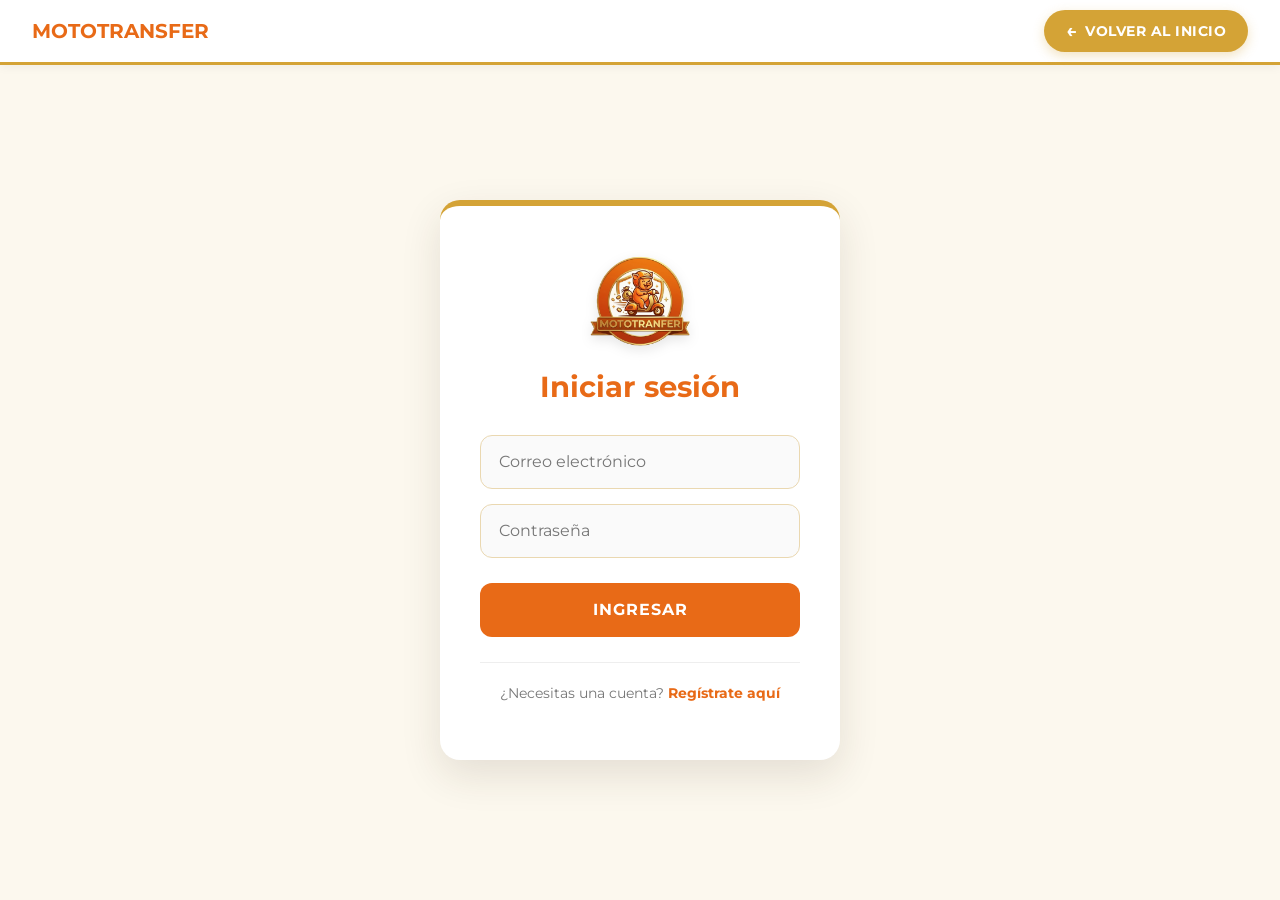
==== dashboard.html @ 72218c3f "Actualizacion proyecto a orientacion de objetos" ====
<!DOCTYPE html>
<html lang="es">
<head>
    <meta charset="UTF-8">
    <meta name="viewport" content="width=device-width, initial-scale=1.0">
    <title>MotoTransfer | Mi Dashboard</title>
    <link rel="shortcut icon" href="ICONs/Moto48x48.png" type="image/x-icon">
    <link href="https://cdn.jsdelivr.net/npm/bootstrap@5.3.3/dist/css/bootstrap.min.css" rel="stylesheet">
    <link rel="stylesheet" href="https://cdn.jsdelivr.net/npm/bootstrap-icons@1.11.3/font/bootstrap-icons.min.css">
    <link rel="stylesheet" href="CSS/dashboard.css">
</head>
<body>

    <nav class="navbar navbar-expand-lg bg-body-tertiary">
        <div class="container-fluid">
            <a class="navbar-brand" href="#">MotoTransfer</a>
            <div class="d-flex align-items-center">
                <span class="nav-greeting me-3 text-end">
                    Hola, <b id="txtNombreHeader">Usuario</b> <br>
                    <small class="text-muted">Cta: <span id="txtMiCuenta"></span></small>
                </span>
                
                <div class="profile-trigger-circle me-2" onclick="abrirModal('modalPerfil')" title="Mi Perfil">
                    <i class="bi bi-person-fill"></i>
                </div>

                <button id="btnCerrarSesion" class="btn-logout" title="Salir">
                    <i class="bi bi-box-arrow-right"></i>
                </button>
            </div>
        </div>
    </nav>

    <div class="container mt-4 mb-5">
        <div class="dashboard-header mb-4">
            <h2>Resumen de tu cuenta</h2>
            <p class="text-muted">Balance total disponible (Débito + Corriente)</p>
            <h1 class="total-balance" id="txtSaldoTotal">$0.00</h1>
            
            <div class="d-flex gap-2 mt-3">
                <button class="btn-action px-4" onclick="abrirModal('modalConsignar')"><i class="bi bi-cash"></i> Consignar (Simular)</button>
                <button class="btn-action px-4" style="background-color: #D4A336;" onclick="abrirModal('modalTransferir')"><i class="bi bi-send"></i> Transferir</button>
                <button class="btn-action-outline px-4" onclick="abrirModal('modalConfig')"><i class="bi bi-gear"></i> Config.</button>
            </div>
        </div>

        <div class="row">
            <div class="col-lg-5 mb-4">
                <div class="section-title mb-3"><h4>Mis Productos</h4></div>
                <div id="contenedorTarjetas" class="d-flex flex-column gap-3"></div>
                <div class="mt-4 d-flex gap-2">
                    <button id="btnPedirCredito" class="btn-action-outline w-100"><i class="bi bi-credit-card"></i> Pedir Crédito</button>
                    <button id="btnPedirCorriente" class="btn-action-outline w-100"><i class="bi bi-journal-check"></i> Pedir C. Corriente</button>
                </div>
            </div>

            <div class="col-lg-7">
                <div class="history-card">
                    <h4 class="mb-3">Últimos Movimientos</h4>
                    <div class="table-responsive">
                        <table class="table table-hover align-middle">
                            <thead><tr><th>Fecha</th><th>Detalle</th><th>Método</th><th class="text-end">Valor</th></tr></thead>
                            <tbody id="listaMovimientos"></tbody>
                        </table>
                    </div>
                </div>
            </div>
        </div>
    </div>

    <div class="modal fade" id="modalPerfil" tabindex="-1">
        <div class="modal-dialog">
            <div class="modal-content">
                <div class="modal-body p-4 text-center">
                    <div class="profile-avatar-setup mb-3">
                        <i class="bi bi-person-fill"></i>
                    </div>
                    <h5>Gestionar Mi Perfil</h5>
                    <div class="text-start">
                        <label class="form-label">Nombre</label>
                        <input type="text" id="perfilNombre" class="form-control mb-2">
                        <label class="form-label">Apellido</label>
                        <input type="text" id="perfilApellido" class="form-control mb-2">
                        <label class="form-label">Nueva Contraseña</label>
                        <input type="password" id="perfilPass" class="form-control mb-3" placeholder="Opcional">
                        <button class="btn-action w-100" id="btnActualizarPerfil">Actualizar Datos</button>
                    </div>
                </div>
            </div>
        </div>
    </div>

    <div class="modal fade" id="modalConsignar" tabindex="-1">
        <div class="modal-dialog"><div class="modal-content"><div class="modal-body p-4">
            <h5>Ingresar Dinero</h5>
            <input type="number" id="montoConsignar" class="form-control mb-3" placeholder="Monto">
            <button class="btn-action w-100" id="btnProcesarConsignacion">Consignar</button>
        </div></div></div>
    </div>

    <div class="modal fade" id="modalTransferir" tabindex="-1">
        <div class="modal-dialog"><div class="modal-content"><div class="modal-body p-4">
            <h5>Transferencia Directa</h5>
            <input type="text" id="cuentaDestino" class="form-control mb-2" placeholder="Cta Destino">
            <input type="number" id="montoTransferir" class="form-control mb-3" placeholder="Valor">
            <button class="btn-action w-100" id="btnProcesarTransferencia">Enviar</button>
        </div></div></div>
    </div>

    <div class="modal fade" id="modalCredito" tabindex="-1">
        <div class="modal-dialog"><div class="modal-content"><div class="modal-body p-4">
                <h5>Crédito MotoTransfer</h5>
                    <p>Deuda: <b id="txtDeudaActual" class="text-danger"></b></p>
                <input type="number" id="montoCompra" class="form-control mb-2" placeholder="Valor Compra">
                <input type="number" id="cuotasCompra" class="form-control mb-3" placeholder="Cuotas">
                    <button class="btn-action w-100 mb-4" id="btnProcesarCompra">Comprar</button>
                <hr>
                <input type="number" id="montoAbono" class="form-control mb-2" placeholder="Valor Abono">
                    <button class="btn-action-outline w-100 mb-2" id="btnPagarDeuda">Pagar con Débito</button>
                    <button class="btn btn-link text-danger w-100 btn-sm" id="btnCancelarCredito">Cancelar Tarjeta</button>
                </div>
            </div>
        </div>
    </div>

    <div class="modal fade" id="modalConfig" tabindex="-1">
        <div class="modal-dialog"><div class="modal-content"><div class="modal-body p-4">
            <h5>Configuración Interés</h5>
            <input type="number" id="inputInteres" class="form-control mb-3" placeholder="Tasa %">
            <button class="btn-action w-100" id="btnGuardarInteres">Guardar</button>
        </div></div></div>
    </div>

    <script src="https://cdn.jsdelivr.net/npm/bootstrap@5.3.3/dist/js/bootstrap.bundle.min.js"></script>
    <script src="JS/dashboard.js"></script>
</body>
</html>
---- CSS/dashboard.css ----
@import url('https://fonts.googleapis.com/css2?family=Montserrat:wght@400;600;700&display=swap');

body {
    background-color: #FCF8EE;
    font-family: 'Montserrat', sans-serif;
    color: #3D2616;
}

/* Navbar */
.navbar.bg-body-tertiary {
    background-color: #ffffff !important;
    border-bottom: 3px solid #D4A336;
    box-shadow: 0 2px 10px rgba(0,0,0,0.05);
    padding: 15px 0;
}
.navbar-brand {
    color: #E86A17 !important;
    font-weight: 700;
    text-transform: uppercase;
    margin-left: 20px;
}
.nav-greeting { font-weight: 600; color: #3D2616; line-height: 1.2; }


.profile-trigger-circle {
    width: 42px;
    height: 42px;
    background-color: #FCF8EE; /* Tu color crema */
    border: 2px solid #D4A336; /* Tu color dorado/amarillo */
    border-radius: 50%;
    display: flex;
    align-items: center;
    justify-content: center;
    cursor: pointer;
    transition: all 0.3s ease;
    color: #3D2616; /* Tu color café */
    font-size: 1.2rem;
}

.profile-trigger-circle:hover {
    background-color: #D4A336;
    color: white;
    transform: scale(1.05);
}


.btn-logout {
    background-color: transparent;
    border: 2px solid #E86A17;
    color: #E86A17;
    padding: 8px;
    width: 42px;
    height: 42px;
    border-radius: 8px;
    display: flex;
    align-items: center;
    justify-content: center;
    font-weight: 600;
    transition: all 0.3s ease;
}
.btn-logout:hover {
    background-color: #E86A17;
    color: white;
}

.btn-action {
    background-color: #E86A17;
    color: white;
    border: none;
    padding: 12px;
    border-radius: 12px;
    font-weight: 600;
    transition: transform 0.2s, box-shadow 0.2s;
}
.btn-action:hover {
    background-color: #D4A336;
    transform: translateY(-2px);
    box-shadow: 0 4px 10px rgba(212, 163, 54, 0.3);
}

.btn-action-outline {
    background-color: white;
    border: 2px solid #D4A336;
    color: #3D2616;
    padding: 10px;
    border-radius: 12px;
    font-weight: 600;
    transition: all 0.2s;
}
.btn-action-outline:hover {
    background-color: #D4A336;
    color: white;
}


.total-balance {
    font-size: 3rem;
    font-weight: 700;
    color: #E86A17;
    letter-spacing: -1px;
}


.banco-card {
    border-radius: 16px;
    padding: 20px;
    color: white;
    position: relative;
    overflow: hidden;
    box-shadow: 0 10px 20px rgba(0,0,0,0.1);
    transition: transform 0.3s ease;
}
.banco-card:hover { transform: translateY(-5px); }

.banco-card::before {
    content: '';
    position: absolute;
    top: 20px;
    left: 20px;
    width: 40px;
    height: 30px;
    background: linear-gradient(135deg, #d4af37, #ffd700);
    border-radius: 6px;
    opacity: 0.8;
}

.card-debito { background: linear-gradient(135deg, #E86A17, #f78d4a); }
.card-credito { background: linear-gradient(135deg, #3D2616, #1a1a1a); }
.card-corriente {
    background: #ffffff;
    border: 2px dashed #D4A336;
    color: #3D2616;
}
.card-corriente::before { display: none; }

.card-type { text-align: right; font-weight: 700; font-size: 1.1rem; margin-bottom: 20px; text-transform: uppercase; }
.card-number { font-family: 'Courier New', Courier, monospace; font-size: 1.4rem; letter-spacing: 2px; margin-bottom: 15px; }
.card-balance { font-size: 1.5rem; font-weight: bold; }


.history-card {
    background: white;
    border-radius: 16px;
    padding: 25px;
    box-shadow: 0 10px 30px rgba(61, 38, 22, 0.05);
}
.badge-metodo {
    background-color: #FCF8EE;
    color: #E86A17;
    padding: 5px 10px;
    border-radius: 6px;
    font-size: 0.8rem;
    font-weight: 600;
    border: 1px solid #EAD8B1;
}

.modal-content { border-radius: 20px; border: none; }
.form-label { font-size: 0.85rem; font-weight: 600; color: #8a735d; margin-bottom: 5px; }
.form-control {
    border-radius: 10px;
    border: 1px solid #ead8b1;
    padding: 10px 15px;
    background-color: #fffdf9;
}
.form-control:focus {
    border-color: #E86A17;
    box-shadow: 0 0 0 3px rgba(232, 106, 23, 0.1);
}

.profile-avatar-setup {
    width: 70px;
    height: 70px;
    background-color: #FCF8EE;
    border: 2px solid #D4A336;
    border-radius: 50%;
    display: flex;
    align-items: center;
    justify-content: center;
    font-size: 2rem;
    color: #D4A336;
    margin: 0 auto;
}
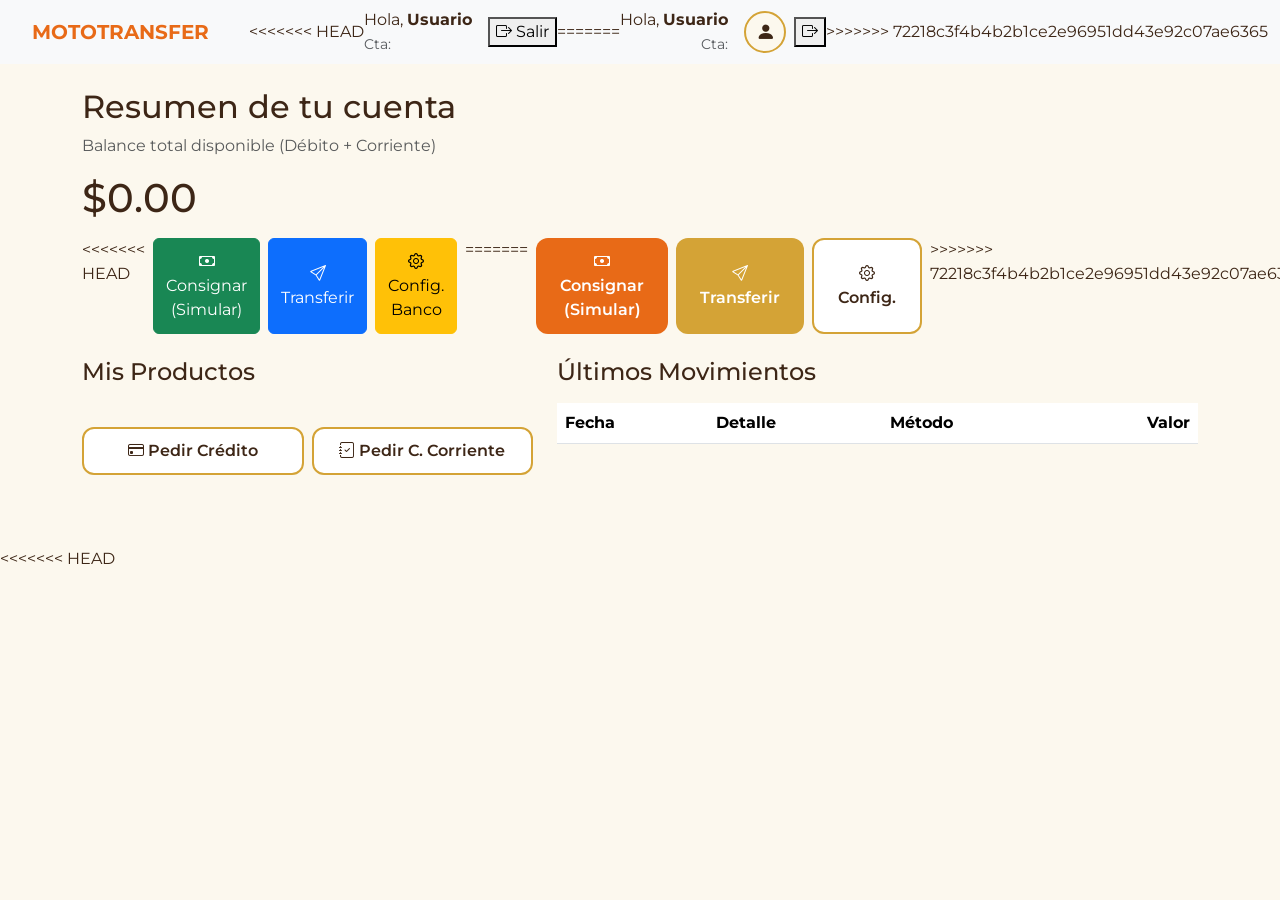
==== commit dc51f4c1: "Actualizacion dashboard con POO" ====
--- a/dashboard.html
+++ b/dashboard.html
@@ -15,6 +15,10 @@
         <div class="container-fluid">
             <a class="navbar-brand" href="#">MotoTransfer</a>
             <div class="d-flex align-items-center">
+<<<<<<< HEAD
+                <span class="nav-greeting me-3">Hola, <b id="txtNombreHeader">Usuario</b> <br><small class="text-muted">Cta: <span id="txtMiCuenta"></span></small></span>
+                <button id="btnCerrarSesion" class="btn-logout"><i class="bi bi-box-arrow-right"></i> Salir</button>
+=======
                 <span class="nav-greeting me-3 text-end">
                     Hola, <b id="txtNombreHeader">Usuario</b> <br>
                     <small class="text-muted">Cta: <span id="txtMiCuenta"></span></small>
@@ -27,6 +31,7 @@
                 <button id="btnCerrarSesion" class="btn-logout" title="Salir">
                     <i class="bi bi-box-arrow-right"></i>
                 </button>
+>>>>>>> 72218c3f4b4b2b1ce2e96951dd43e92c07ae6365
             </div>
         </div>
     </nav>
@@ -38,9 +43,15 @@
             <h1 class="total-balance" id="txtSaldoTotal">$0.00</h1>
             
             <div class="d-flex gap-2 mt-3">
+<<<<<<< HEAD
+                <button class="btn btn-success" onclick="abrirModal('modalConsignar')"><i class="bi bi-cash"></i> Consignar (Simular)</button>
+                <button class="btn btn-primary" onclick="abrirModal('modalTransferir')"><i class="bi bi-send"></i> Transferir</button>
+                <button class="btn btn-warning" onclick="abrirModal('modalConfig')"><i class="bi bi-gear"></i> Config. Banco</button>
+=======
                 <button class="btn-action px-4" onclick="abrirModal('modalConsignar')"><i class="bi bi-cash"></i> Consignar (Simular)</button>
                 <button class="btn-action px-4" style="background-color: #D4A336;" onclick="abrirModal('modalTransferir')"><i class="bi bi-send"></i> Transferir</button>
                 <button class="btn-action-outline px-4" onclick="abrirModal('modalConfig')"><i class="bi bi-gear"></i> Config.</button>
+>>>>>>> 72218c3f4b4b2b1ce2e96951dd43e92c07ae6365
             </div>
         </div>
 
@@ -68,6 +79,13 @@
         </div>
     </div>
 
+<<<<<<< HEAD
+    <div class="modal fade" id="modalConsignar" tabindex="-1">
+        <div class="modal-dialog"><div class="modal-content"><div class="modal-body">
+            <h5>Simular Ingreso de Dinero</h5>
+            <input type="number" id="montoConsignar" class="form-control mb-2" placeholder="Monto a consignar">
+            <button class="btn btn-success w-100" id="btnProcesarConsignacion">Consignar a Débito</button>
+=======
     <div class="modal fade" id="modalPerfil" tabindex="-1">
         <div class="modal-dialog">
             <div class="modal-content">
@@ -95,19 +113,52 @@
             <h5>Ingresar Dinero</h5>
             <input type="number" id="montoConsignar" class="form-control mb-3" placeholder="Monto">
             <button class="btn-action w-100" id="btnProcesarConsignacion">Consignar</button>
+>>>>>>> 72218c3f4b4b2b1ce2e96951dd43e92c07ae6365
         </div></div></div>
     </div>
 
     <div class="modal fade" id="modalTransferir" tabindex="-1">
+<<<<<<< HEAD
+        <div class="modal-dialog"><div class="modal-content"><div class="modal-body">
+            <h5>Transferir a otra cuenta MotoTransfer</h5>
+            <input type="text" id="cuentaDestino" class="form-control mb-2" placeholder="Número de cuenta destino">
+            <input type="number" id="montoTransferir" class="form-control mb-2" placeholder="Monto a enviar">
+            <button class="btn btn-primary w-100" id="btnProcesarTransferencia">Enviar Dinero</button>
+=======
         <div class="modal-dialog"><div class="modal-content"><div class="modal-body p-4">
             <h5>Transferencia Directa</h5>
             <input type="text" id="cuentaDestino" class="form-control mb-2" placeholder="Cta Destino">
             <input type="number" id="montoTransferir" class="form-control mb-3" placeholder="Valor">
             <button class="btn-action w-100" id="btnProcesarTransferencia">Enviar</button>
+>>>>>>> 72218c3f4b4b2b1ce2e96951dd43e92c07ae6365
         </div></div></div>
     </div>
 
     <div class="modal fade" id="modalCredito" tabindex="-1">
+<<<<<<< HEAD
+        <div class="modal-dialog"><div class="modal-content"><div class="modal-body">
+            <h5>Gestión de Tarjeta de Crédito</h5>
+            <p class="text-danger">Deuda actual: <b id="txtDeudaActual">$0</b></p>
+            <hr>
+            <h6>Comprar con Tarjeta</h6>
+            <input type="number" id="montoCompra" class="form-control mb-2" placeholder="Valor de la compra">
+            <input type="number" id="cuotasCompra" class="form-control mb-2" placeholder="Número de cuotas (1 a 36)" min="1" max="36">
+            <button class="btn btn-dark w-100 mb-3" id="btnProcesarCompra">Realizar Compra</button>
+            <hr>
+            <h6>Pagar Deuda</h6>
+            <input type="number" id="montoAbono" class="form-control mb-2" placeholder="Monto a abonar">
+            <button class="btn btn-success w-100 mb-2" id="btnPagarDeuda">Pagar con Débito</button>
+            <button class="btn btn-outline-danger w-100 mt-3" id="btnCancelarCredito">Cancelar Tarjeta de Crédito</button>
+        </div></div></div>
+    </div>
+
+    <div class="modal fade" id="modalConfig" tabindex="-1">
+        <div class="modal-dialog"><div class="modal-content"><div class="modal-body">
+            <h5>Configuración del Banco</h5>
+            <label>Tasa de interés mensual (Ej: 3 para 3%)</label>
+            <input type="number" id="inputInteres" class="form-control mb-2" placeholder="Porcentaje">
+            <button class="btn btn-warning w-100" id="btnGuardarInteres">Guardar Tasa</button>
+=======
         <div class="modal-dialog"><div class="modal-content"><div class="modal-body p-4">
                 <h5>Crédito MotoTransfer</h5>
                     <p>Deuda: <b id="txtDeudaActual" class="text-danger"></b></p>
@@ -128,10 +179,23 @@
             <h5>Configuración Interés</h5>
             <input type="number" id="inputInteres" class="form-control mb-3" placeholder="Tasa %">
             <button class="btn-action w-100" id="btnGuardarInteres">Guardar</button>
+>>>>>>> 72218c3f4b4b2b1ce2e96951dd43e92c07ae6365
         </div></div></div>
     </div>
 
     <script src="https://cdn.jsdelivr.net/npm/bootstrap@5.3.3/dist/js/bootstrap.bundle.min.js"></script>
+<<<<<<< HEAD
+    
+    <!--
+        ORDEN JAVASCRIPT
+    -->
+    
     <script src="JS/dashboard.js"></script>
+    <script src="JS/transferencias.js"></script>
+    <script src="JS/tarjeta_credito.js"></script>
+    <script src="JS/cuentacorriente.js"></script>
+=======
+    <script src="JS/dashboard.js"></script>
+>>>>>>> 72218c3f4b4b2b1ce2e96951dd43e92c07ae6365
 </body>
 </html>
--- a/CSS/dashboard.css
+++ b/CSS/dashboard.css
@@ -6,7 +6,11 @@
     color: #3D2616;
 }
 
+<<<<<<< HEAD
+/* Navbar (Heredado de tu diseño) */
+=======
 /* Navbar */
+>>>>>>> 72218c3f4b4b2b1ce2e96951dd43e92c07ae6365
 .navbar.bg-body-tertiary {
     background-color: #ffffff !important;
     border-bottom: 3px solid #D4A336;
@@ -19,6 +23,11 @@
     text-transform: uppercase;
     margin-left: 20px;
 }
+<<<<<<< HEAD
+.nav-greeting { font-weight: 600; color: #3D2616; }
+
+/* Botones */
+=======
 .nav-greeting { font-weight: 600; color: #3D2616; line-height: 1.2; }
 
 
@@ -44,10 +53,15 @@
 }
 
 
+>>>>>>> 72218c3f4b4b2b1ce2e96951dd43e92c07ae6365
 .btn-logout {
     background-color: transparent;
     border: 2px solid #E86A17;
     color: #E86A17;
+<<<<<<< HEAD
+    padding: 6px 15px;
+    border-radius: 8px;
+=======
     padding: 8px;
     width: 42px;
     height: 42px;
@@ -55,6 +69,7 @@
     display: flex;
     align-items: center;
     justify-content: center;
+>>>>>>> 72218c3f4b4b2b1ce2e96951dd43e92c07ae6365
     font-weight: 600;
     transition: all 0.3s ease;
 }
@@ -92,7 +107,11 @@
     color: white;
 }
 
-
+<<<<<<< HEAD
+/* Textos */
+=======
+
+>>>>>>> 72218c3f4b4b2b1ce2e96951dd43e92c07ae6365
 .total-balance {
     font-size: 3rem;
     font-weight: 700;
@@ -100,7 +119,13 @@
     letter-spacing: -1px;
 }
 
-
+<<<<<<< HEAD
+/* ====================================
+   DISEÑO DE LAS TARJETAS BANCARIAS
+==================================== */
+=======
+
+>>>>>>> 72218c3f4b4b2b1ce2e96951dd43e92c07ae6365
 .banco-card {
     border-radius: 16px;
     padding: 20px;
@@ -110,8 +135,16 @@
     box-shadow: 0 10px 20px rgba(0,0,0,0.1);
     transition: transform 0.3s ease;
 }
+<<<<<<< HEAD
+.banco-card:hover {
+    transform: translateY(-5px);
+}
+
+/* El chip de la tarjeta */
+=======
 .banco-card:hover { transform: translateY(-5px); }
 
+>>>>>>> 72218c3f4b4b2b1ce2e96951dd43e92c07ae6365
 .banco-card::before {
     content: '';
     position: absolute;
@@ -124,13 +157,58 @@
     opacity: 0.8;
 }
 
+<<<<<<< HEAD
+/* Tipos de Tarjeta */
+.card-debito {
+    background: linear-gradient(135deg, #E86A17, #f78d4a);
+}
+.card-credito {
+    background: linear-gradient(135deg, #3D2616, #1a1a1a);
+}
+=======
 .card-debito { background: linear-gradient(135deg, #E86A17, #f78d4a); }
 .card-credito { background: linear-gradient(135deg, #3D2616, #1a1a1a); }
+>>>>>>> 72218c3f4b4b2b1ce2e96951dd43e92c07ae6365
 .card-corriente {
     background: #ffffff;
     border: 2px dashed #D4A336;
     color: #3D2616;
 }
+<<<<<<< HEAD
+.card-corriente::before {
+    display: none; /* La cuenta corriente no lleva chip físico */
+}
+
+/* Textos dentro de la tarjeta */
+.card-type {
+    text-align: right;
+    font-weight: 700;
+    font-size: 1.1rem;
+    margin-bottom: 20px;
+    text-transform: uppercase;
+    letter-spacing: 1px;
+}
+.card-number {
+    font-family: 'Courier New', Courier, monospace; /* Fuente de números de tarjeta */
+    font-size: 1.4rem;
+    letter-spacing: 2px;
+    margin-bottom: 15px;
+    margin-top: 10px;
+}
+.card-details {
+    display: flex;
+    justify-content: space-between;
+    font-size: 0.85rem;
+    opacity: 0.9;
+}
+.card-balance {
+    font-size: 1.5rem;
+    font-weight: bold;
+    margin-top: 5px;
+}
+
+/* Historial */
+=======
 .card-corriente::before { display: none; }
 
 .card-type { text-align: right; font-weight: 700; font-size: 1.1rem; margin-bottom: 20px; text-transform: uppercase; }
@@ -138,12 +216,18 @@
 .card-balance { font-size: 1.5rem; font-weight: bold; }
 
 
+>>>>>>> 72218c3f4b4b2b1ce2e96951dd43e92c07ae6365
 .history-card {
     background: white;
     border-radius: 16px;
     padding: 25px;
     box-shadow: 0 10px 30px rgba(61, 38, 22, 0.05);
 }
+<<<<<<< HEAD
+.table th { color: #D4A336; font-weight: 600; border-bottom: 2px solid #FCF8EE; }
+.table td { color: #3D2616; vertical-align: middle; border-bottom: 1px solid #f0f0f0; }
+=======
+>>>>>>> 72218c3f4b4b2b1ce2e96951dd43e92c07ae6365
 .badge-metodo {
     background-color: #FCF8EE;
     color: #E86A17;
@@ -152,6 +236,8 @@
     font-size: 0.8rem;
     font-weight: 600;
     border: 1px solid #EAD8B1;
+<<<<<<< HEAD
+=======
 }
 
 .modal-content { border-radius: 20px; border: none; }
@@ -179,4 +265,5 @@
     font-size: 2rem;
     color: #D4A336;
     margin: 0 auto;
+>>>>>>> 72218c3f4b4b2b1ce2e96951dd43e92c07ae6365
 }
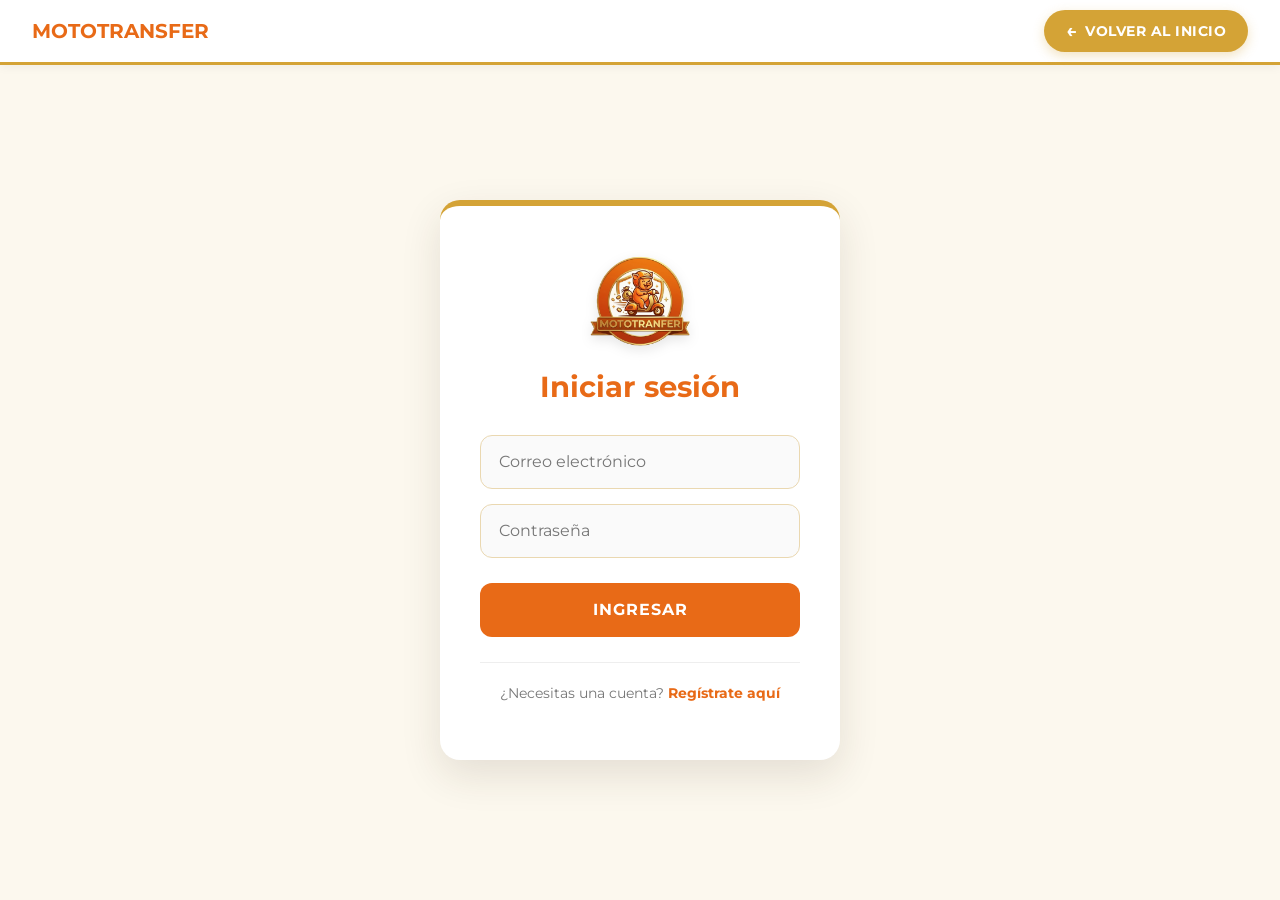
==== commit 2c45b938: "Cambio con POO y ReadMe" ====
--- a/dashboard.html
+++ b/dashboard.html
@@ -15,23 +15,8 @@
         <div class="container-fluid">
             <a class="navbar-brand" href="#">MotoTransfer</a>
             <div class="d-flex align-items-center">
-<<<<<<< HEAD
                 <span class="nav-greeting me-3">Hola, <b id="txtNombreHeader">Usuario</b> <br><small class="text-muted">Cta: <span id="txtMiCuenta"></span></small></span>
                 <button id="btnCerrarSesion" class="btn-logout"><i class="bi bi-box-arrow-right"></i> Salir</button>
-=======
-                <span class="nav-greeting me-3 text-end">
-                    Hola, <b id="txtNombreHeader">Usuario</b> <br>
-                    <small class="text-muted">Cta: <span id="txtMiCuenta"></span></small>
-                </span>
-                
-                <div class="profile-trigger-circle me-2" onclick="abrirModal('modalPerfil')" title="Mi Perfil">
-                    <i class="bi bi-person-fill"></i>
-                </div>
-
-                <button id="btnCerrarSesion" class="btn-logout" title="Salir">
-                    <i class="bi bi-box-arrow-right"></i>
-                </button>
->>>>>>> 72218c3f4b4b2b1ce2e96951dd43e92c07ae6365
             </div>
         </div>
     </nav>
@@ -43,15 +28,9 @@
             <h1 class="total-balance" id="txtSaldoTotal">$0.00</h1>
             
             <div class="d-flex gap-2 mt-3">
-<<<<<<< HEAD
                 <button class="btn btn-success" onclick="abrirModal('modalConsignar')"><i class="bi bi-cash"></i> Consignar (Simular)</button>
                 <button class="btn btn-primary" onclick="abrirModal('modalTransferir')"><i class="bi bi-send"></i> Transferir</button>
                 <button class="btn btn-warning" onclick="abrirModal('modalConfig')"><i class="bi bi-gear"></i> Config. Banco</button>
-=======
-                <button class="btn-action px-4" onclick="abrirModal('modalConsignar')"><i class="bi bi-cash"></i> Consignar (Simular)</button>
-                <button class="btn-action px-4" style="background-color: #D4A336;" onclick="abrirModal('modalTransferir')"><i class="bi bi-send"></i> Transferir</button>
-                <button class="btn-action-outline px-4" onclick="abrirModal('modalConfig')"><i class="bi bi-gear"></i> Config.</button>
->>>>>>> 72218c3f4b4b2b1ce2e96951dd43e92c07ae6365
             </div>
         </div>
 
@@ -79,63 +58,24 @@
         </div>
     </div>
 
-<<<<<<< HEAD
     <div class="modal fade" id="modalConsignar" tabindex="-1">
         <div class="modal-dialog"><div class="modal-content"><div class="modal-body">
             <h5>Simular Ingreso de Dinero</h5>
             <input type="number" id="montoConsignar" class="form-control mb-2" placeholder="Monto a consignar">
             <button class="btn btn-success w-100" id="btnProcesarConsignacion">Consignar a Débito</button>
-=======
-    <div class="modal fade" id="modalPerfil" tabindex="-1">
-        <div class="modal-dialog">
-            <div class="modal-content">
-                <div class="modal-body p-4 text-center">
-                    <div class="profile-avatar-setup mb-3">
-                        <i class="bi bi-person-fill"></i>
-                    </div>
-                    <h5>Gestionar Mi Perfil</h5>
-                    <div class="text-start">
-                        <label class="form-label">Nombre</label>
-                        <input type="text" id="perfilNombre" class="form-control mb-2">
-                        <label class="form-label">Apellido</label>
-                        <input type="text" id="perfilApellido" class="form-control mb-2">
-                        <label class="form-label">Nueva Contraseña</label>
-                        <input type="password" id="perfilPass" class="form-control mb-3" placeholder="Opcional">
-                        <button class="btn-action w-100" id="btnActualizarPerfil">Actualizar Datos</button>
-                    </div>
-                </div>
-            </div>
-        </div>
-    </div>
-
-    <div class="modal fade" id="modalConsignar" tabindex="-1">
-        <div class="modal-dialog"><div class="modal-content"><div class="modal-body p-4">
-            <h5>Ingresar Dinero</h5>
-            <input type="number" id="montoConsignar" class="form-control mb-3" placeholder="Monto">
-            <button class="btn-action w-100" id="btnProcesarConsignacion">Consignar</button>
->>>>>>> 72218c3f4b4b2b1ce2e96951dd43e92c07ae6365
         </div></div></div>
     </div>
 
     <div class="modal fade" id="modalTransferir" tabindex="-1">
-<<<<<<< HEAD
         <div class="modal-dialog"><div class="modal-content"><div class="modal-body">
             <h5>Transferir a otra cuenta MotoTransfer</h5>
             <input type="text" id="cuentaDestino" class="form-control mb-2" placeholder="Número de cuenta destino">
             <input type="number" id="montoTransferir" class="form-control mb-2" placeholder="Monto a enviar">
             <button class="btn btn-primary w-100" id="btnProcesarTransferencia">Enviar Dinero</button>
-=======
-        <div class="modal-dialog"><div class="modal-content"><div class="modal-body p-4">
-            <h5>Transferencia Directa</h5>
-            <input type="text" id="cuentaDestino" class="form-control mb-2" placeholder="Cta Destino">
-            <input type="number" id="montoTransferir" class="form-control mb-3" placeholder="Valor">
-            <button class="btn-action w-100" id="btnProcesarTransferencia">Enviar</button>
->>>>>>> 72218c3f4b4b2b1ce2e96951dd43e92c07ae6365
         </div></div></div>
     </div>
 
     <div class="modal fade" id="modalCredito" tabindex="-1">
-<<<<<<< HEAD
         <div class="modal-dialog"><div class="modal-content"><div class="modal-body">
             <h5>Gestión de Tarjeta de Crédito</h5>
             <p class="text-danger">Deuda actual: <b id="txtDeudaActual">$0</b></p>
@@ -158,33 +98,10 @@
             <label>Tasa de interés mensual (Ej: 3 para 3%)</label>
             <input type="number" id="inputInteres" class="form-control mb-2" placeholder="Porcentaje">
             <button class="btn btn-warning w-100" id="btnGuardarInteres">Guardar Tasa</button>
-=======
-        <div class="modal-dialog"><div class="modal-content"><div class="modal-body p-4">
-                <h5>Crédito MotoTransfer</h5>
-                    <p>Deuda: <b id="txtDeudaActual" class="text-danger"></b></p>
-                <input type="number" id="montoCompra" class="form-control mb-2" placeholder="Valor Compra">
-                <input type="number" id="cuotasCompra" class="form-control mb-3" placeholder="Cuotas">
-                    <button class="btn-action w-100 mb-4" id="btnProcesarCompra">Comprar</button>
-                <hr>
-                <input type="number" id="montoAbono" class="form-control mb-2" placeholder="Valor Abono">
-                    <button class="btn-action-outline w-100 mb-2" id="btnPagarDeuda">Pagar con Débito</button>
-                    <button class="btn btn-link text-danger w-100 btn-sm" id="btnCancelarCredito">Cancelar Tarjeta</button>
-                </div>
-            </div>
-        </div>
-    </div>
-
-    <div class="modal fade" id="modalConfig" tabindex="-1">
-        <div class="modal-dialog"><div class="modal-content"><div class="modal-body p-4">
-            <h5>Configuración Interés</h5>
-            <input type="number" id="inputInteres" class="form-control mb-3" placeholder="Tasa %">
-            <button class="btn-action w-100" id="btnGuardarInteres">Guardar</button>
->>>>>>> 72218c3f4b4b2b1ce2e96951dd43e92c07ae6365
         </div></div></div>
     </div>
 
     <script src="https://cdn.jsdelivr.net/npm/bootstrap@5.3.3/dist/js/bootstrap.bundle.min.js"></script>
-<<<<<<< HEAD
     
     <!--
         ORDEN JAVASCRIPT
@@ -194,8 +111,5 @@
     <script src="JS/transferencias.js"></script>
     <script src="JS/tarjeta_credito.js"></script>
     <script src="JS/cuentacorriente.js"></script>
-=======
-    <script src="JS/dashboard.js"></script>
->>>>>>> 72218c3f4b4b2b1ce2e96951dd43e92c07ae6365
 </body>
 </html>
--- a/CSS/dashboard.css
+++ b/CSS/dashboard.css
@@ -6,11 +6,7 @@
     color: #3D2616;
 }
 
-<<<<<<< HEAD
 /* Navbar (Heredado de tu diseño) */
-=======
-/* Navbar */
->>>>>>> 72218c3f4b4b2b1ce2e96951dd43e92c07ae6365
 .navbar.bg-body-tertiary {
     background-color: #ffffff !important;
     border-bottom: 3px solid #D4A336;
@@ -23,53 +19,15 @@
     text-transform: uppercase;
     margin-left: 20px;
 }
-<<<<<<< HEAD
 .nav-greeting { font-weight: 600; color: #3D2616; }
 
 /* Botones */
-=======
-.nav-greeting { font-weight: 600; color: #3D2616; line-height: 1.2; }
-
-
-.profile-trigger-circle {
-    width: 42px;
-    height: 42px;
-    background-color: #FCF8EE; /* Tu color crema */
-    border: 2px solid #D4A336; /* Tu color dorado/amarillo */
-    border-radius: 50%;
-    display: flex;
-    align-items: center;
-    justify-content: center;
-    cursor: pointer;
-    transition: all 0.3s ease;
-    color: #3D2616; /* Tu color café */
-    font-size: 1.2rem;
-}
-
-.profile-trigger-circle:hover {
-    background-color: #D4A336;
-    color: white;
-    transform: scale(1.05);
-}
-
-
->>>>>>> 72218c3f4b4b2b1ce2e96951dd43e92c07ae6365
 .btn-logout {
     background-color: transparent;
     border: 2px solid #E86A17;
     color: #E86A17;
-<<<<<<< HEAD
     padding: 6px 15px;
     border-radius: 8px;
-=======
-    padding: 8px;
-    width: 42px;
-    height: 42px;
-    border-radius: 8px;
-    display: flex;
-    align-items: center;
-    justify-content: center;
->>>>>>> 72218c3f4b4b2b1ce2e96951dd43e92c07ae6365
     font-weight: 600;
     transition: all 0.3s ease;
 }
@@ -107,11 +65,7 @@
     color: white;
 }
 
-<<<<<<< HEAD
 /* Textos */
-=======
-
->>>>>>> 72218c3f4b4b2b1ce2e96951dd43e92c07ae6365
 .total-balance {
     font-size: 3rem;
     font-weight: 700;
@@ -119,13 +73,9 @@
     letter-spacing: -1px;
 }
 
-<<<<<<< HEAD
 /* ====================================
    DISEÑO DE LAS TARJETAS BANCARIAS
 ==================================== */
-=======
-
->>>>>>> 72218c3f4b4b2b1ce2e96951dd43e92c07ae6365
 .banco-card {
     border-radius: 16px;
     padding: 20px;
@@ -135,16 +85,11 @@
     box-shadow: 0 10px 20px rgba(0,0,0,0.1);
     transition: transform 0.3s ease;
 }
-<<<<<<< HEAD
 .banco-card:hover {
     transform: translateY(-5px);
 }
 
 /* El chip de la tarjeta */
-=======
-.banco-card:hover { transform: translateY(-5px); }
-
->>>>>>> 72218c3f4b4b2b1ce2e96951dd43e92c07ae6365
 .banco-card::before {
     content: '';
     position: absolute;
@@ -157,7 +102,6 @@
     opacity: 0.8;
 }
 
-<<<<<<< HEAD
 /* Tipos de Tarjeta */
 .card-debito {
     background: linear-gradient(135deg, #E86A17, #f78d4a);
@@ -165,16 +109,11 @@
 .card-credito {
     background: linear-gradient(135deg, #3D2616, #1a1a1a);
 }
-=======
-.card-debito { background: linear-gradient(135deg, #E86A17, #f78d4a); }
-.card-credito { background: linear-gradient(135deg, #3D2616, #1a1a1a); }
->>>>>>> 72218c3f4b4b2b1ce2e96951dd43e92c07ae6365
 .card-corriente {
     background: #ffffff;
     border: 2px dashed #D4A336;
     color: #3D2616;
 }
-<<<<<<< HEAD
 .card-corriente::before {
     display: none; /* La cuenta corriente no lleva chip físico */
 }
@@ -208,26 +147,14 @@
 }
 
 /* Historial */
-=======
-.card-corriente::before { display: none; }
-
-.card-type { text-align: right; font-weight: 700; font-size: 1.1rem; margin-bottom: 20px; text-transform: uppercase; }
-.card-number { font-family: 'Courier New', Courier, monospace; font-size: 1.4rem; letter-spacing: 2px; margin-bottom: 15px; }
-.card-balance { font-size: 1.5rem; font-weight: bold; }
-
-
->>>>>>> 72218c3f4b4b2b1ce2e96951dd43e92c07ae6365
 .history-card {
     background: white;
     border-radius: 16px;
     padding: 25px;
     box-shadow: 0 10px 30px rgba(61, 38, 22, 0.05);
 }
-<<<<<<< HEAD
 .table th { color: #D4A336; font-weight: 600; border-bottom: 2px solid #FCF8EE; }
 .table td { color: #3D2616; vertical-align: middle; border-bottom: 1px solid #f0f0f0; }
-=======
->>>>>>> 72218c3f4b4b2b1ce2e96951dd43e92c07ae6365
 .badge-metodo {
     background-color: #FCF8EE;
     color: #E86A17;
@@ -236,34 +163,4 @@
     font-size: 0.8rem;
     font-weight: 600;
     border: 1px solid #EAD8B1;
-<<<<<<< HEAD
-=======
-}
-
-.modal-content { border-radius: 20px; border: none; }
-.form-label { font-size: 0.85rem; font-weight: 600; color: #8a735d; margin-bottom: 5px; }
-.form-control {
-    border-radius: 10px;
-    border: 1px solid #ead8b1;
-    padding: 10px 15px;
-    background-color: #fffdf9;
-}
-.form-control:focus {
-    border-color: #E86A17;
-    box-shadow: 0 0 0 3px rgba(232, 106, 23, 0.1);
-}
-
-.profile-avatar-setup {
-    width: 70px;
-    height: 70px;
-    background-color: #FCF8EE;
-    border: 2px solid #D4A336;
-    border-radius: 50%;
-    display: flex;
-    align-items: center;
-    justify-content: center;
-    font-size: 2rem;
-    color: #D4A336;
-    margin: 0 auto;
->>>>>>> 72218c3f4b4b2b1ce2e96951dd43e92c07ae6365
 }
